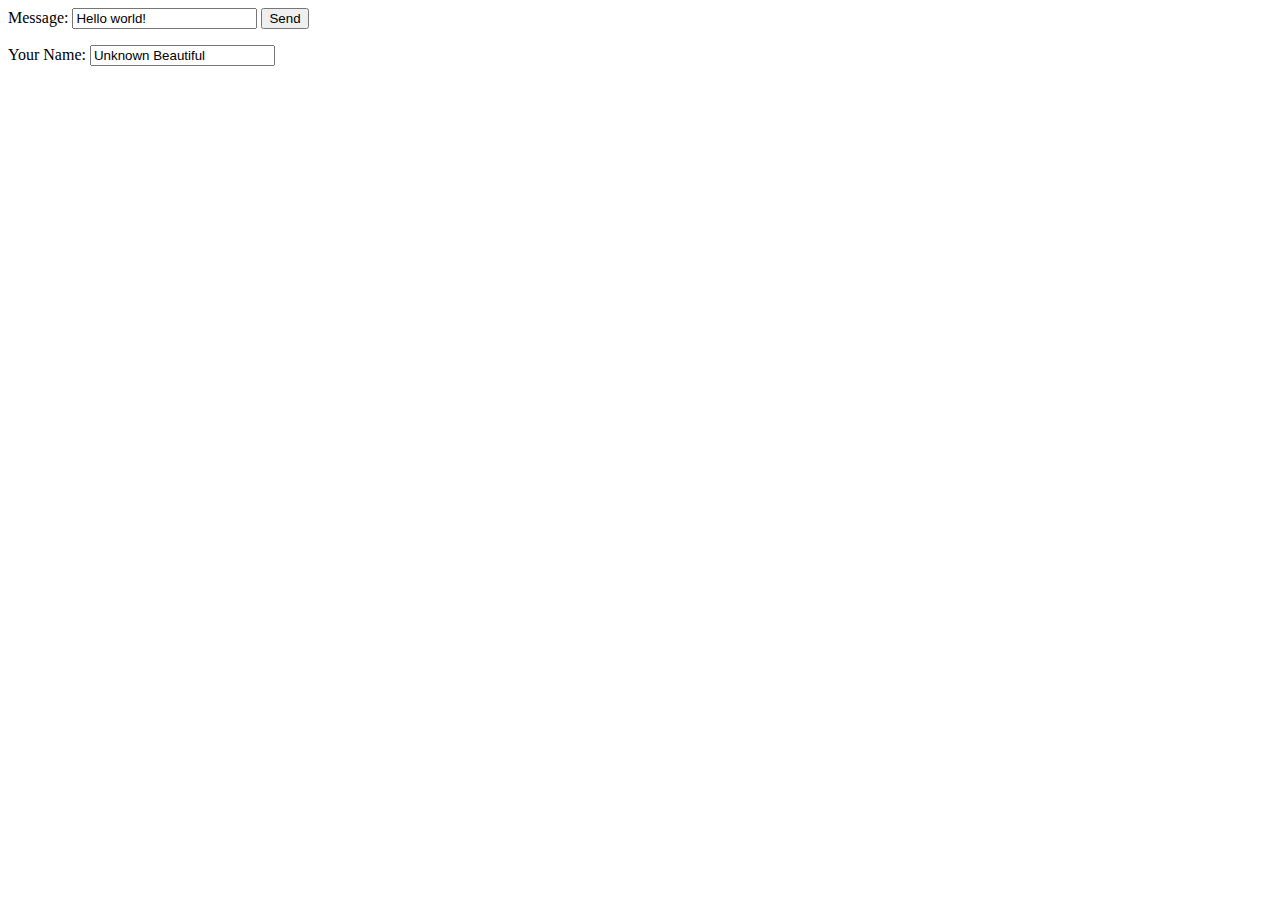
==== assets/index.html @ d7af4697 "First COmmit" ====
<html lang="EN">
<head>
    <meta charset="utf-8"/>
    <script src="randomGenerator.js"></script>
    <script src="wsManager.js"></script>
    <title>"Patate de combat"</title>
</head>

<body>
<table>
    <tr>
            <form>
                <p><label for="input">Message: </label><input id="input" type="text" value="Hello world!">
                    <button type="button" id="send" onclick="sendMessage()">Send</button>

                <p><label for="name">Your Name:</label> <input id="name" type="text" value="">
            </form>
        </td>
        <td valign="top" width="50%">
            <div id="output"></div>
        </td>
    </tr>
</table>

<script> document.getElementById("name").value = generateName()</script>
</body>
</html>
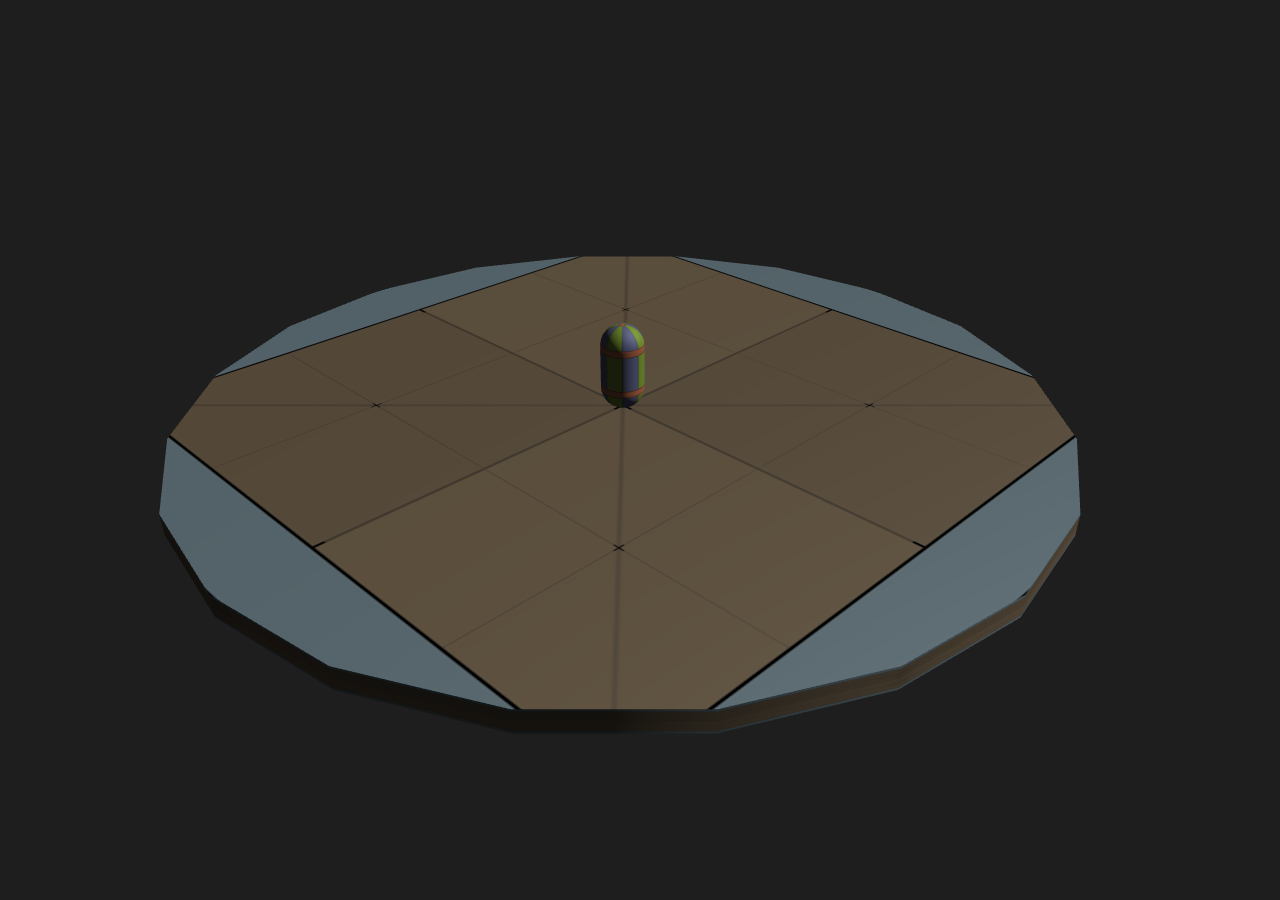
==== commit dcb54933: "Exported fileServer and socket to two binaries" ====
--- a/assets/index.html
+++ b/assets/index.html
@@ -1,27 +1,18 @@
-<html lang="EN">
+<!doctype html>
+<html>
 <head>
-    <meta charset="utf-8"/>
-    <script src="randomGenerator.js"></script>
-    <script src="wsManager.js"></script>
-    <title>"Patate de combat"</title>
+    <meta name='viewport' content='width=device-width, initial-scale=1, maximum-scale=1, minimum-scale=1, user-scalable=no' />
+    <meta charset='utf-8'>
+    <link rel="stylesheet" type="text/css" href="styles.css">
+    <link rel="manifest" href="manifest.json">
+    <style></style>
+    <title>My First Project</title>
+    <script src="playcanvas-stable.min.js"></script>
+    <script src="__settings__.js"></script>
 </head>
-
 <body>
-<table>
-    <tr>
-            <form>
-                <p><label for="input">Message: </label><input id="input" type="text" value="Hello world!">
-                    <button type="button" id="send" onclick="sendMessage()">Send</button>
-
-                <p><label for="name">Your Name:</label> <input id="name" type="text" value="">
-            </form>
-        </td>
-        <td valign="top" width="50%">
-            <div id="output"></div>
-        </td>
-    </tr>
-</table>
-
-<script> document.getElementById("name").value = generateName()</script>
+    <script src="__modules__.js"></script>
+    <script src="__start__.js"></script>
+    <script src="__loading__.js"></script>
 </body>
-</html>+</html>
--- a/assets/styles.css
+++ b/assets/styles.css
@@ -0,0 +1,42 @@
+html {
+    height: 100%;
+    background-color: #1d292c;
+}
+body {
+    margin: 0;
+    max-height: 100%;
+    height: 100%;
+    overflow: hidden;
+    background-color: #1d292c;
+    font-family: Helvetica, arial, sans-serif;
+    position: relative;
+    width: 100%;
+
+    -webkit-tap-highlight-color: transparent;
+}
+
+#application-canvas {
+    display: block;
+    position: absolute;
+    top: 0;
+    left: 0;
+    right: 0;
+    bottom: 0;
+}
+#application-canvas.fill-mode-NONE {
+    margin: auto;
+}
+#application-canvas.fill-mode-KEEP_ASPECT {
+    width: 100%;
+    height: auto;
+    margin: 0;
+}
+#application-canvas.fill-mode-FILL_WINDOW {
+    width: 100%;
+    height: 100%;
+    margin: 0;
+}
+
+canvas:focus {
+    outline: none;
+}
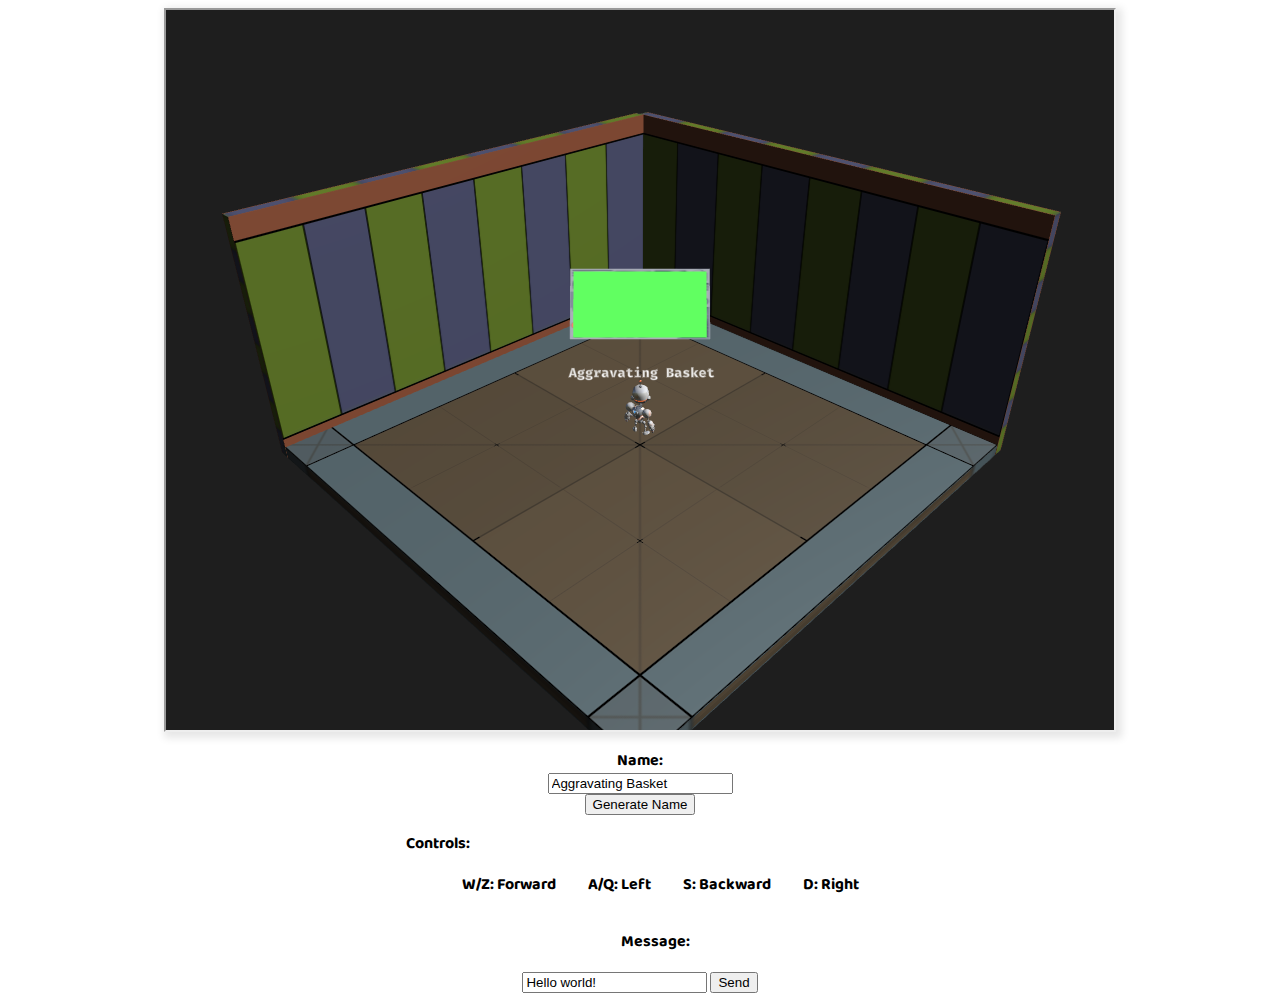
==== commit 186e0e19: "3D app done perfectly, implementing chat" ====
--- a/assets/index.html
+++ b/assets/index.html
@@ -1,18 +1,84 @@
 <!doctype html>
 <html>
 <head>
-    <meta name='viewport' content='width=device-width, initial-scale=1, maximum-scale=1, minimum-scale=1, user-scalable=no' />
     <meta charset='utf-8'>
-    <link rel="stylesheet" type="text/css" href="styles.css">
-    <link rel="manifest" href="manifest.json">
-    <style></style>
-    <title>My First Project</title>
-    <script src="playcanvas-stable.min.js"></script>
-    <script src="__settings__.js"></script>
+    <link rel="stylesheet" href="./graphical.css">
+    <title>Prototype</title>
+    <script src="./randomGenerator.js"></script>
 </head>
 <body>
-    <script src="__modules__.js"></script>
-    <script src="__start__.js"></script>
-    <script src="__loading__.js"></script>
+    <iframe id="Canvas"
+            title="Canvas"
+            width="75%"
+            height="720"
+            src="./game/index.html"
+            style="overflow: hidden;"
+            marginheight="0"
+            marginwidth="0"
+            onresize="autoRatio()" >
+    </iframe>
+
+    <div class="controls">
+        <label>
+            <span>Name:</span>
+            <input id="name" type="text">
+            <input type="button" value="Generate Name" onclick="clickName()">
+        </label>
+    </div>
+    <div id="text">
+        Controls:
+        <ul>
+            <li>W/Z: Forward</li>
+            <li>A/Q: Left</li>
+            <li>S: Backward</li>
+            <li>D: Right</li>
+        </ul>
+    </div>
+    <div>
+        <label for="input">Message: </label>
+        <input id="input" type="text" value="Hello world!">
+        <button type="button" id="send" onclick="sendMessage()">Send</button>
+        <div id="output"></div>
+    </div>
+
+    <script type="application/javascript">
+        function sendMessage(mess) {
+            var socket = document.getElementById("Canvas").contentWindow.exposeSocket()
+
+            var messageJson = JSON.stringify({
+                method: "chat",
+                data: {
+                    content: document.getElementById("input").value,
+                    name: document.getElementById("name").value
+                }
+
+            })
+
+            if (socket.readyState >= 2) {
+                socket.close();
+                return;
+            }
+            socket.send(messageJson)
+        }
+
+        function clickName() {
+            document.getElementById("name").value = generateName()
+        }
+
+        function getName() {
+            return document.getElementById("name").value
+        }
+
+        function autoRatio() {
+            var winRatio = screen.width / screen.height
+            var canvasWin = document.getElementById("Canvas")
+            var canvasHeight = parseInt(window.getComputedStyle(canvasWin).width) / winRatio
+            canvasWin.setAttribute("height", (canvasHeight / (4/3)).toString())
+        }
+    </script>
+
+    <script> clickName() </script>
 </body>
 </html>
+
+
--- a/assets/graphical.css
+++ b/assets/graphical.css
@@ -0,0 +1,49 @@
+@import url('https://fonts.googleapis.com/css?family=Baloo+2&display=swap');
+
+body
+{
+    display: flex;
+    flex-direction: column;
+    justify-items: center;
+    align-items: center;
+
+    font: 16px 'Baloo 2', cursive;
+    font-weight: bold;
+}
+#Canvas
+
+{
+    z-index: 50;
+    box-shadow: 3px 3px 0.5em 0.2em rgba(0, 0, 0, 0.1);
+}
+
+.controls
+{
+    display: flex;
+    flex-direction: row;
+    justify-items: center;
+    align-items: center;
+}
+
+label
+{
+    display: flex;
+    flex-direction: column;
+    justify-items: center;
+    align-items: center;
+
+    padding: 1em;
+
+    width: 100%;
+    height: 100%;
+}
+ul
+{
+    list-style: none;
+    display: flex;
+    flex-direction: row;
+}
+li
+{
+    margin: 0 1em;
+}